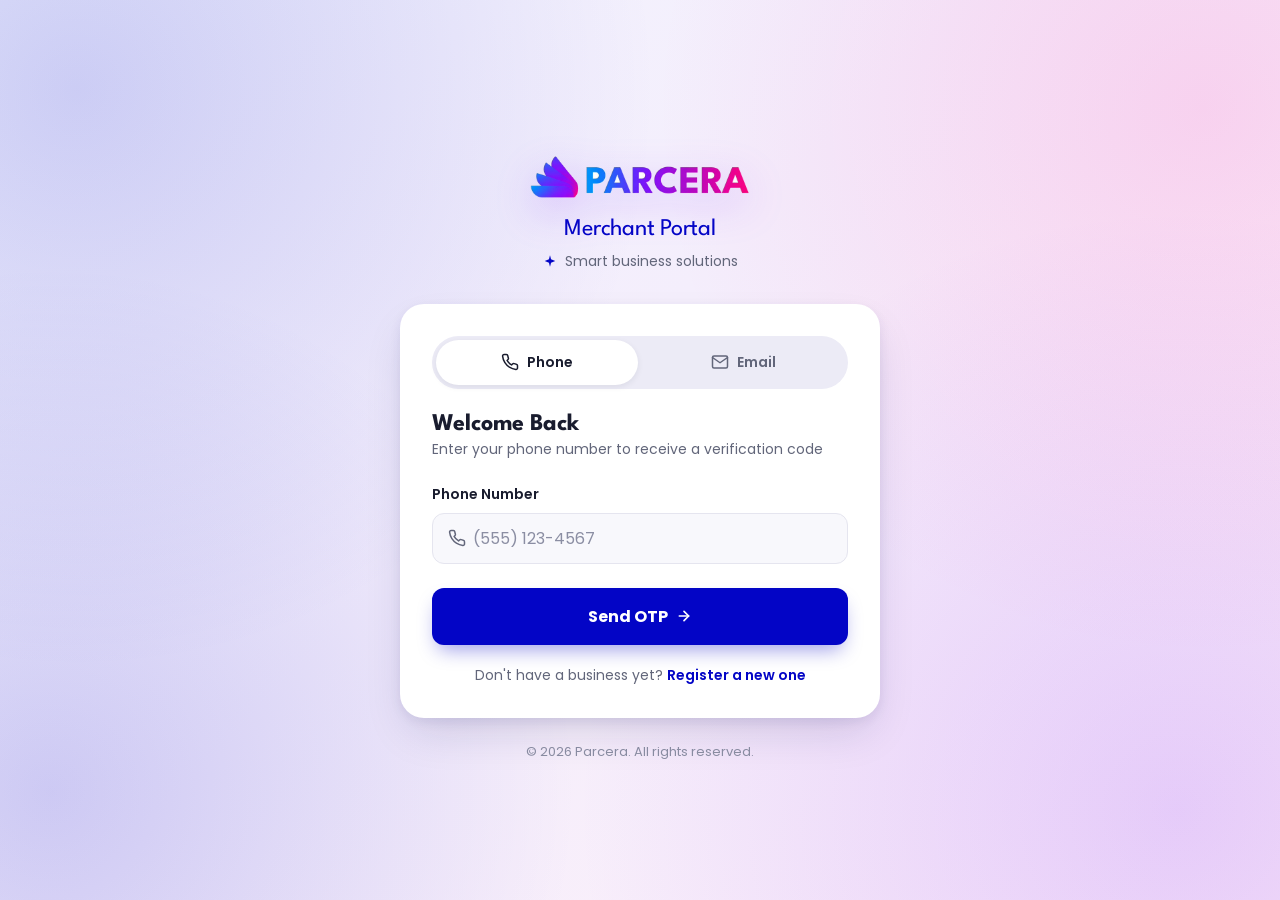
==== merchant-portal.html @ 43a1bacc "feat: Merchant self onboarding ui" ====
<!DOCTYPE html>
<html lang="en">
<head>
  <meta charset="UTF-8" />
  <meta name="viewport" content="width=device-width, initial-scale=1.0" />
  <title>Merchant Portal · Sign In</title>

  <link rel="stylesheet" href="css/variables.css" />
  <link rel="stylesheet" href="css/base.css" />
  <link rel="stylesheet" href="css/layout.css" />
  <link rel="stylesheet" href="css/components/card.css" />
  <link rel="stylesheet" href="css/components/tabs.css" />
  <link rel="stylesheet" href="css/components/inputs.css" />
  <link rel="stylesheet" href="css/components/buttons.css" />
  <link rel="stylesheet" href="css/components/otp.css" />
  <link rel="stylesheet" href="css/pages/merchant-portal.css" />
  <noscript><style>body{opacity:1 !important;}</style></noscript>
</head>
<body>

  <main class="page">

    <!-- Brand header: solid-purple wordmark distinguishes this from the Operator Console -->
    <header class="brand brand--merchant-portal">
      <img class="brand__logo" src="assets/logo-lockup.png" alt="Parcera" />
      <h2 class="brand__wordmark" style="font-size: var(--font-size-xl); margin-bottom: var(--space-2);">Merchant Portal</h2>
      <p class="brand__eyebrow">
        <svg viewBox="0 0 24 24" fill="currentColor"><path d="M12 2 13.8 9 21 12l-7.2 3L12 22l-1.8-7L3 12l7.2-3Z"/></svg>
        Smart business solutions
      </p>
    </header>

    <section class="auth-card" aria-label="Sign in to the Merchant Portal">

      <div class="channel-tabs" role="tablist" aria-label="Sign-in method">
        <button type="button" class="channel-tab is-active" id="tab-phone" role="tab" aria-selected="true" data-channel="phone">
          <svg class="channel-tab__icon" viewBox="0 0 24 24" fill="none" stroke="currentColor" stroke-width="2" stroke-linecap="round" stroke-linejoin="round"><path d="M22 16.92v3a2 2 0 0 1-2.18 2 19.79 19.79 0 0 1-8.63-3.07 19.5 19.5 0 0 1-6-6 19.79 19.79 0 0 1-3.07-8.67A2 2 0 0 1 4.11 2h3a2 2 0 0 1 2 1.72c.127.96.361 1.903.7 2.81a2 2 0 0 1-.45 2.11L8.09 9.91a16 16 0 0 0 6 6l1.27-1.27a2 2 0 0 1 2.11-.45c.907.339 1.85.573 2.81.7A2 2 0 0 1 22 16.92z"/></svg>
          Phone
        </button>
        <button type="button" class="channel-tab" id="tab-email" role="tab" aria-selected="false" data-channel="email">
          <svg class="channel-tab__icon" viewBox="0 0 24 24" fill="none" stroke="currentColor" stroke-width="2" stroke-linecap="round" stroke-linejoin="round"><rect x="2" y="4" width="20" height="16" rx="2"/><path d="m22 6-10 7L2 6"/></svg>
          Email
        </button>
      </div>

      <div id="entry-heading">
        <h2 class="auth-card__heading">Welcome Back</h2>
        <p class="auth-card__subheading">Enter your phone number to receive a verification code</p>
      </div>

      <!-- Phone entry (default channel) -->
      <form class="auth-card__step" id="step-phone" data-step="phone-entry" novalidate>
        <div class="field-group" style="margin-top: var(--space-4);">
          <label class="field-group__label" for="input-phone">Phone Number</label>
          <div class="input-field">
            <svg class="input-field__icon" viewBox="0 0 24 24" fill="none" stroke="currentColor" stroke-width="2" stroke-linecap="round" stroke-linejoin="round"><path d="M22 16.92v3a2 2 0 0 1-2.18 2 19.79 19.79 0 0 1-8.63-3.07 19.5 19.5 0 0 1-6-6 19.79 19.79 0 0 1-3.07-8.67A2 2 0 0 1 4.11 2h3a2 2 0 0 1 2 1.72c.127.96.361 1.903.7 2.81a2 2 0 0 1-.45 2.11L8.09 9.91a16 16 0 0 0 6 6l1.27-1.27a2 2 0 0 1 2.11-.45c.907.339 1.85.573 2.81.7A2 2 0 0 1 22 16.92z"/></svg>
            <input class="input-field__control" type="tel" id="input-phone" name="phone" placeholder="(555) 123-4567" autocomplete="tel" required />
          </div>
          <p class="field-group__error" role="alert"></p>
        </div>
        <button type="submit" class="btn btn--primary">
          <span class="btn__label">Send OTP</span>
          <svg class="btn__icon" viewBox="0 0 24 24" fill="none" stroke="currentColor" stroke-width="2.5" stroke-linecap="round" stroke-linejoin="round"><path d="M5 12h14"/><path d="m12 5 7 7-7 7"/></svg>
        </button>
      </form>

      <!-- Email entry -->
      <form class="auth-card__step is-hidden" id="step-email" data-step="email-entry" novalidate>
        <div class="field-group" style="margin-top: var(--space-4);">
          <label class="field-group__label" for="input-email">Email Address</label>
          <div class="input-field">
            <svg class="input-field__icon" viewBox="0 0 24 24" fill="none" stroke="currentColor" stroke-width="2" stroke-linecap="round" stroke-linejoin="round"><rect x="2" y="4" width="20" height="16" rx="2"/><path d="m22 6-10 7L2 6"/></svg>
            <input class="input-field__control" type="email" id="input-email" name="email" placeholder="you@example.com" autocomplete="email" required />
          </div>
          <p class="field-group__error" role="alert"></p>
        </div>
        <button type="submit" class="btn btn--primary">
          <span class="btn__label">Send OTP</span>
          <svg class="btn__icon" viewBox="0 0 24 24" fill="none" stroke="currentColor" stroke-width="2.5" stroke-linecap="round" stroke-linejoin="round"><path d="M5 12h14"/><path d="m12 5 7 7-7 7"/></svg>
        </button>
      </form>

      <!-- Verification code step (mirrors the Operator Console's verify panel) -->
      <form class="auth-card__step is-hidden" id="step-verify" data-step="verify" novalidate>
        <div class="verify-intro">
          <div class="verify-intro__icon-badge">
            <svg viewBox="0 0 24 24" fill="none" stroke="currentColor" stroke-width="2" stroke-linecap="round" stroke-linejoin="round"><rect x="3" y="11" width="18" height="11" rx="2"/><path d="M7 11V7a5 5 0 0 1 10 0v4"/></svg>
          </div>
          <p class="verify-intro__copy">We sent a verification code to</p>
          <p class="verify-intro__destination" id="verify-destination">you@example.com</p>
          <button type="button" class="btn--tab-link" id="change-destination">Change email</button>
        </div>

        <div class="field-group">
          <label class="field-group__label" id="otp-label">Verification Code</label>
          <div class="otp-input" role="group" aria-labelledby="otp-label">
            <input class="otp-input__box" type="text" inputmode="numeric" maxlength="1" data-otp-index="0" aria-label="Digit 1" />
            <input class="otp-input__box" type="text" inputmode="numeric" maxlength="1" data-otp-index="1" aria-label="Digit 2" />
            <input class="otp-input__box" type="text" inputmode="numeric" maxlength="1" data-otp-index="2" aria-label="Digit 3" />
            <span class="otp-input__divider">—</span>
            <input class="otp-input__box" type="text" inputmode="numeric" maxlength="1" data-otp-index="3" aria-label="Digit 4" />
            <input class="otp-input__box" type="text" inputmode="numeric" maxlength="1" data-otp-index="4" aria-label="Digit 5" />
            <input class="otp-input__box" type="text" inputmode="numeric" maxlength="1" data-otp-index="5" aria-label="Digit 6" />
          </div>
        </div>

        <button type="submit" class="btn btn--primary btn--verify">
          Verify
          <svg class="btn__icon" viewBox="0 0 24 24" fill="none" stroke="currentColor" stroke-width="2.5" stroke-linecap="round" stroke-linejoin="round"><path d="M5 12h14"/><path d="m12 5 7 7-7 7"/></svg>
        </button>
        <button type="button" class="btn btn--secondary" id="resend-code">Resend Code</button>
        <p class="resend-note" id="resend-note" aria-live="polite"></p>
      </form>

      <!-- Shown once the code is verified. The merchant dashboard itself
           hasn't been designed yet, so this closes the sign-in loop
           honestly rather than linking somewhere that doesn't exist. -->
      <div class="verify-success is-hidden" id="verify-success">
        <div class="verify-success__icon">
          <svg viewBox="0 0 24 24" fill="none" stroke="currentColor" stroke-width="2" stroke-linecap="round" stroke-linejoin="round"><path d="M20 6 9 17l-5-5"/></svg>
        </div>
        <p class="verify-success__title">You're signed in</p>
        <p class="verify-success__meta">Your merchant dashboard is being built. Check back soon.</p>
      </div>

      <p class="auth-card__footnote" id="entry-footnote">
        Don't have a business yet? <a href="onboarding.html">Register a new one</a>
      </p>
    </section>

    <footer class="page-footer">
      <p>&copy; 2026 Parcera. All rights reserved.</p>
    </footer>

  </main>

  <script type="module" src="js/pages/merchantPortal.js"></script>
</body>
</html>
---- css/variables.css ----
/* ==========================================================================
   Design Tokens (v2 — official Parcera brand palette)
   Single source of truth for colors, spacing, radii, shadows, typography.
   Change a value here and it propagates through the whole UI.
   ========================================================================== */

:root {
  /* Typography — League Spartan for headings, Poppins for everything else */
  --font-family-base: "Poppins", -apple-system, "Segoe UI", Roboto, "Helvetica Neue", Arial, sans-serif;
  --font-family-heading: "League Spartan", "Poppins", -apple-system, "Segoe UI", Roboto, sans-serif;

  /* ---- Primary: Blue ramp ---- */
  --blue-navy: #010245;
  --blue-navy-hover: #010259;
  --blue-navy-active: #020377;

  --blue-vivid: #0305c6;
  --blue-vivid-hover: #032cc6;
  --blue-vivid-active: #0353c6;

  --blue-azure: #0008ff;
  --blue-azure-hover: #3056e0;
  --blue-azure-active: #527fff;

  --blue-agile: #0595ff;
  --blue-agile-hover: #46b0ff;
  --blue-agile-active: #82caff;

  --blue-ice: #9ecbf7;
  --blue-ice-hover: #ddeaf5;
  --blue-ice-active: #e8f0fe;

  /* ---- Expressive accent: Magenta ramp ---- */
  --magenta-dark: #330721;
  --magenta-dark-hover: #590b83;
  --magenta-dark-active: #800f5a;

  --magenta-mulberry: #a6156c;
  --magenta-mulberry-hover: #c31aa8;
  --magenta-mulberry-active: #c54b8c;

  --magenta-vivid: #ff21a6;
  --magenta-vivid-hover: #ff5cbf;
  --magenta-vivid-active: #ff99d8;

  --magenta-light: #ff85d5;
  --magenta-light-hover: #ff0de2;
  --magenta-light-active: #ffd9e1;

  --magenta-taupe: #ffdfec;
  --magenta-taupe-hover: #fff0fa;
  --magenta-taupe-active: #fffafc;

  /* ---- Expressive accent: Purple ramp ---- */
  --purple-berry: #1a0038;
  --purple-berry-hover: #2e055e;
  --purple-berry-active: #45048f;

  --purple-vivid: #781bfd;
  --purple-vivid-hover: #8a3bfd;
  --purple-vivid-active: #9954fe;

  --purple-indigo: #8a30ff;
  --purple-indigo-hover: #a666ff;
  --purple-indigo-active: #c299ff;

  --purple-bright: #b894ff;
  --purple-bright-hover: #d183ff;
  --purple-bright-active: #e3d1ff;

  --purple-lavender: #efe0ff;
  --purple-lavender-hover: #f5ebff;
  --purple-lavender-active: #fbf7ff;

  /* ---- Semantic brand aliases (what components should reference) ---- */
  --brand-primary: var(--blue-vivid);
  --brand-primary-hover: var(--blue-vivid-hover);
  --brand-primary-active: var(--blue-vivid-active);
  --brand-magenta: var(--blue-vivid);
  --brand-purple: var(--blue-vivid);

  /* Soft corner glows layered behind the page gradient — visible enough to
     read as three distinct color zones, matching the shape palette */
  --glow-blue: rgba(3, 5, 198, 0.16);
  --glow-purple: rgba(120, 27, 253, 0.17);
  --glow-magenta: rgba(255, 33, 166, 0.14);

  /* Gradients — blue -> purple -> magenta, matching the logo mark */
  --gradient-brand: linear-gradient(135deg, var(--blue-vivid) 0%, var(--purple-vivid) 55%, var(--magenta-vivid) 100%);
  --gradient-brand-soft: linear-gradient(135deg, var(--blue-agile) 0%, var(--purple-indigo) 55%, var(--magenta-light) 100%);
  --gradient-text: linear-gradient(90deg, var(--blue-vivid) 0%, var(--purple-vivid) 50%, var(--magenta-vivid) 100%);
  --gradient-page-bg: linear-gradient(135deg, #f2f4fe 0%, #f4eefc 45%, #fdeff8 100%);

  /* Semantic feedback colors.
     "Success/confirmed" states across the wizard (verified badges, checked
     consent, completed steps, launch confirmation) are drawn in brand blue
     rather than green, so every positive/confirmed affordance reads as one
     consistent blue — same design, blue variants instead of green. */
  --color-success: var(--blue-vivid);
  --color-success-bg: #e6e7fb;
  --color-error: #dc2626;
  --color-error-bg: #fef2f2;
  --color-error-border: #fca5a5;

  /* Neutrals */
  --color-white: #ffffff;
  --color-surface: #ffffff;
  --color-border: #e5e5ef;
  --color-border-soft: #ece9f3;
  --color-input-bg: #f8f8fc;
  --color-tab-inactive-bg: #ecebf6;

  --color-text-primary: #191c2e;
  --color-text-secondary: #62667a;
  --color-text-muted: #8b8ea3;
  --color-text-link: var(--brand-primary);

  /* Decorative shape outline color on the background */
  --color-decoration: rgba(80, 70, 200, 0.15);

  /* Onboarding-wizard accent — matches primary brand blue for consistency */
  --wizard-purple: var(--blue-vivid);
  --wizard-purple-soft: var(--blue-vivid-hover);
  --wizard-purple-disabled: var(--blue-ice);
  --wizard-purple-tint: #f2f4fe;

  --stepper-complete-bg: var(--color-success-bg);
  --stepper-complete-icon: var(--color-success);
  --stepper-upcoming-bg: var(--color-tab-inactive-bg);
  --stepper-upcoming-icon: #9a9aab;
  --stepper-connector: #ded9ee;

  /* Spacing scale (rem) */
  --space-1: 0.25rem;
  --space-2: 0.5rem;
  --space-3: 0.75rem;
  --space-4: 1rem;
  --space-5: 1.25rem;
  --space-6: 1.5rem;
  --space-8: 2rem;
  --space-10: 2.5rem;
  --space-12: 3rem;

  /* Radii */
  --radius-sm: 8px;
  --radius-md: 12px;
  --radius-lg: 16px;
  --radius-xl: 24px;
  --radius-full: 999px;

  /* Shadows */
  --shadow-card: 0 20px 45px -10px rgba(20, 20, 90, 0.16), 0 4px 12px rgba(20, 20, 90, 0.07);
  --shadow-badge: 0 4px 10px rgba(20, 20, 90, 0.09);
  --shadow-focus: 0 0 0 3px rgba(3, 5, 198, 0.20);
  --shadow-focus-error: 0 0 0 3px rgba(220, 38, 38, 0.16);

  /* Typography scale */
  --font-size-xs: 0.8125rem;
  --font-size-sm: 0.875rem;
  --font-size-base: 1rem;
  --font-size-lg: 1.125rem;
  --font-size-xl: 1.5rem;
  --font-size-display: 2.75rem;

  /* Layout */
  --card-max-width: 480px;
  --card-max-width-lg: 760px;
  --page-max-width: 1100px;

  /* Motion */
  --transition-fast: 150ms ease;
  --transition-base: 220ms ease;
}
---- css/base.css ----
/* ==========================================================================
   Base / Reset
   Minimal reset plus global element defaults.
   ========================================================================== */

/* Brand typefaces: League Spartan for headings, Poppins for body text */
@import url("https://fonts.googleapis.com/css2?family=League+Spartan:wght@500;600;700;800&family=Poppins:wght@400;500;600;700&display=swap");

* {
  box-sizing: border-box;
}

html,
body {
  margin: 0;
  padding: 0;
}

body {
  font-family: var(--font-family-base);
  color: var(--color-text-primary);
  background:
    radial-gradient(circle at 6% 10%, var(--glow-blue), transparent 40%),
    radial-gradient(circle at 94% 12%, var(--glow-magenta), transparent 38%),
    radial-gradient(circle at 92% 90%, var(--glow-purple), transparent 42%),
    radial-gradient(circle at 4% 88%, var(--glow-blue), transparent 36%),
    var(--gradient-page-bg);
  background-attachment: fixed;
  min-height: 100vh;
  -webkit-font-smoothing: antialiased;
  text-rendering: optimizeLegibility;
}

/* Headings use the League Spartan display face across every page */
h1, h2, h3, h4,
.wizard-header__title,
.wizard-panel__title {
  margin: 0;
  font-family: var(--font-family-heading);
}

p {
  margin: 0;
}

button {
  font-family: inherit;
  cursor: pointer;
}

input,
textarea,
select {
  font-family: inherit;
}

a {
  color: inherit;
  text-decoration: none;
}

img, svg {
  display: block;
  max-width: 100%;
}

/* Visible keyboard focus ring for accessibility across interactive elements */
button:focus-visible,
input:focus-visible,
textarea:focus-visible,
select:focus-visible,
a:focus-visible {
  outline: none;
  box-shadow: var(--shadow-focus);
}

/* Respect users who prefer reduced motion */
@media (prefers-reduced-motion: reduce) {
  * {
    animation-duration: 0.001ms !important;
    animation-iteration-count: 1 !important;
    transition-duration: 0.001ms !important;
  }
}

/* ==========================================================================
   Page transitions
   A soft fade on entry and exit so navigating between screens feels smooth
   instead of abrupt. Driven by js/utils/pageTransition.js.
   ========================================================================== */
body {
  opacity: 0;
  transition: opacity 0.28s ease;
}

body.is-page-ready {
  opacity: 1;
}

body.is-page-leaving {
  opacity: 0;
}

/* Brief pressed feedback on the element that triggered navigation */
.is-pressed {
  transform: scale(0.985);
  transition: transform 0.12s ease;
}

/* If JS is disabled, never leave the page invisible */
@media (prefers-reduced-motion: reduce) {
  body {
    opacity: 1;
    transition: none;
  }
}
---- css/layout.css ----
/* ==========================================================================
   Layout
   Page-level structure: wrapper, brand header, footer.
   ========================================================================== */

.page {
  position: relative;
  z-index: 1;
  min-height: 100vh;
  min-height: 100dvh;
  display: flex;
  flex-direction: column;
  align-items: center;
  justify-content: center;
  /* Center the auth column on every viewport; the top/bottom padding keeps
     breathing room on short screens while justify-content balances tall ones */
  padding: var(--space-12) var(--space-4) var(--space-8);
}

/* Brand block — logo mark, wordmark, tagline copy */
.brand {
  display: flex;
  flex-direction: column;
  align-items: center;
  text-align: center;
  margin-bottom: var(--space-8);
  max-width: 560px;
}

.brand__logo {
  width: 220px;
  height: auto;
  margin-bottom: var(--space-4);
  background: transparent;
  filter: drop-shadow(0 12px 20px rgba(120, 27, 253, 0.22));
}

.brand__wordmark {
  font-size: var(--font-size-display);
  font-weight: 800;
  line-height: 1.1;
  background: var(--gradient-text);
  -webkit-background-clip: text;
  background-clip: text;
  color: transparent;
  margin-bottom: var(--space-3);
  letter-spacing: -0.01em;
}

.brand__tagline {
  font-size: var(--font-size-sm);
  color: var(--color-text-secondary);
  line-height: 1.5;
}

/* Footer legal / access notice text */
.page-footer {
  margin-top: var(--space-6);
  text-align: center;
  color: var(--color-text-muted);
  font-size: var(--font-size-xs);
  line-height: 1.6;
}
---- css/components/card.css ----
/* ==========================================================================
   Component: Auth Card
   The central white card that hosts the sign-in flow.
   ========================================================================== */

.auth-card {
  position: relative;
  width: 100%;
  max-width: var(--card-max-width);
  background: var(--color-surface);
  border-radius: var(--radius-xl);
  box-shadow: var(--shadow-card);
  padding: var(--space-8);
}

/* Each step (email/phone entry, verification) is a vertically stacked panel */
.auth-card__step {
  display: flex;
  flex-direction: column;
}

/* Utility to hide inactive steps/panels without removing them from the DOM */
.is-hidden {
  display: none !important;
}

.field-group {
  margin-top: var(--space-6);
}

.field-group__label {
  display: block;
  font-size: var(--font-size-sm);
  font-weight: 600;
  color: var(--color-text-primary);
  margin-bottom: var(--space-2);
}

.field-group__hint {
  margin-top: var(--space-2);
  font-size: var(--font-size-xs);
  color: var(--color-text-secondary);
}

@media (max-width: 480px) {
  .auth-card {
    padding: var(--space-5);
  }
}
---- css/components/tabs.css ----
/* ==========================================================================
   Component: Channel Tabs
   Segmented control used to switch between Email and Phone sign-in.
   ========================================================================== */

.channel-tabs {
  display: flex;
  gap: var(--space-1);
  background: var(--color-tab-inactive-bg);
  border-radius: var(--radius-full);
  padding: var(--space-1);
}

.channel-tab {
  flex: 1;
  display: flex;
  align-items: center;
  justify-content: center;
  gap: var(--space-2);
  padding: var(--space-3) var(--space-4);
  border: none;
  border-radius: var(--radius-full);
  background: transparent;
  color: var(--color-text-secondary);
  font-size: var(--font-size-sm);
  font-weight: 600;
  transition: background var(--transition-base), color var(--transition-base), box-shadow var(--transition-base);
}

.channel-tab__icon {
  width: 18px;
  height: 18px;
  flex-shrink: 0;
}

/* Active tab lifts above the pill track with a white surface + subtle shadow */
.channel-tab.is-active {
  background: var(--color-white);
  color: var(--color-text-primary);
  box-shadow: 0 2px 6px rgba(31, 34, 48, 0.08);
}

.channel-tab:not(.is-active):hover {
  color: var(--color-text-primary);
}
---- css/components/inputs.css ----
/* ==========================================================================
   Component: Inputs
   Text inputs with a leading icon (mail / phone glyph).
   Supports an error state via the .input-field--error modifier, applied by
   JS when validation fails (see authFlow.js / onboarding.js).
   ========================================================================== */

.input-field {
  position: relative;
  display: flex;
  align-items: center;
}

.input-field__icon {
  position: absolute;
  left: var(--space-4);
  width: 18px;
  height: 18px;
  color: var(--color-text-secondary);
  pointer-events: none;
}

.input-field__control {
  width: 100%;
  padding: var(--space-3) var(--space-4) var(--space-3) var(--space-10);
  font-size: var(--font-size-base);
  color: var(--color-text-primary);
  background: var(--color-input-bg);
  border: 1px solid var(--color-border);
  border-radius: var(--radius-md);
  transition: border-color var(--transition-fast), background var(--transition-fast), box-shadow var(--transition-fast);
}

.input-field__control::placeholder {
  color: var(--color-text-muted);
}

.input-field__control:hover {
  border-color: #c9c5e6;
}

.input-field__control:focus {
  outline: none;
  border-color: var(--brand-primary);
  background: var(--color-white);
  box-shadow: var(--shadow-focus);
}

/* Error state — applied to the wrapping .input-field so both the icon
   and the control pick up the error color via descendant selectors */
.input-field--error .input-field__control {
  border-color: var(--color-error-border);
  background: var(--color-error-bg);
}

.input-field--error .input-field__control:focus {
  border-color: var(--color-error);
  box-shadow: var(--shadow-focus-error);
}

.input-field--error .input-field__icon {
  color: var(--color-error);
}

/* Inline error message, shown under the field when validation fails */
.field-group__error {
  display: none;
  align-items: center;
  gap: var(--space-1);
  margin-top: var(--space-2);
  font-size: var(--font-size-xs);
  font-weight: 600;
  color: var(--color-error);
}

.field-group__error.is-visible {
  display: flex;
}

/* Select fields (used in onboarding wizard) share the same visual language */
.select-field {
  position: relative;
  display: flex;
  align-items: center;
}

.select-field__control {
  width: 100%;
  appearance: none;
  padding: var(--space-3) var(--space-10) var(--space-3) var(--space-4);
  font-size: var(--font-size-base);
  color: var(--color-text-primary);
  background: var(--color-input-bg);
  border: 1px solid var(--color-border);
  border-radius: var(--radius-md);
  transition: border-color var(--transition-fast), background var(--transition-fast), box-shadow var(--transition-fast);
}

.select-field__control:hover {
  border-color: #c9c5e6;
}

.select-field__control:focus {
  outline: none;
  border-color: var(--brand-primary);
  background: var(--color-white);
  box-shadow: var(--shadow-focus);
}

.select-field__chevron {
  position: absolute;
  right: var(--space-4);
  width: 16px;
  height: 16px;
  color: var(--color-text-secondary);
  pointer-events: none;
}
---- css/components/buttons.css ----
/* ==========================================================================
   Component: Buttons
   Primary gradient CTAs and the secondary "Resend Code" button.
   Supports a loading state via .is-loading, toggled by JS while an async
   action (submit, validate, launch) is in flight.
   ========================================================================== */

.btn {
  position: relative;
  width: 100%;
  display: flex;
  align-items: center;
  justify-content: center;
  gap: var(--space-2);
  border: none;
  border-radius: var(--radius-md);
  font-size: var(--font-size-base);
  font-weight: 700;
  padding: var(--space-4);
  transition: transform var(--transition-fast), box-shadow var(--transition-fast), opacity var(--transition-fast);
}

.btn__icon {
  width: 16px;
  height: 16px;
  transition: transform var(--transition-fast);
}

.btn:hover .btn__icon {
  transform: translateX(2px);
}

.btn:active {
  transform: translateY(1px);
}

.btn:disabled {
  opacity: 0.6;
  cursor: not-allowed;
  transform: none;
}

/* Loading state — hide label/icon, show a centered spinner, block clicks */
.btn.is-loading {
  color: transparent !important;
  pointer-events: none;
}

.btn.is-loading .btn__icon {
  visibility: hidden;
}

.btn.is-loading::after {
  content: "";
  position: absolute;
  width: 18px;
  height: 18px;
  border-radius: 50%;
  border: 2.5px solid rgba(255, 255, 255, 0.4);
  border-top-color: var(--color-white);
  animation: btn-spin 700ms linear infinite;
}

.btn--secondary.is-loading::after {
  border: 2.5px solid rgba(3, 5, 198, 0.25);
  border-top-color: var(--brand-primary);
}

@keyframes btn-spin {
  to { transform: rotate(360deg); }
}

/* Primary CTA — blue solid color, used for Continue / Verify */
.btn--primary {
  color: var(--color-white);
  background: var(--blue-vivid);
  box-shadow: 0 10px 20px -6px rgba(3, 5, 198, 0.40);
  margin-top: var(--space-6);
}

.btn--primary:hover:not(:disabled) {
  background: var(--blue-vivid-hover);
  box-shadow: 0 12px 24px -6px rgba(3, 5, 198, 0.50);
}

/* Verification step CTA uses the same blue color */
.btn--verify {
  background: var(--blue-vivid);
}

.btn--verify:hover:not(:disabled) {
  background: var(--blue-vivid-hover);
}

/* Secondary action — outlined, used for Resend Code */
.btn--secondary {
  color: var(--color-text-primary);
  background: var(--color-white);
  border: 1px solid var(--color-border);
  margin-top: var(--space-3);
}

.btn--secondary:hover:not(:disabled) {
  background: var(--color-input-bg);
  border-color: #c9c5e6;
}

.btn--tab-link {
  background: none;
  border: none;
  color: var(--color-text-link);
  font-weight: 600;
  font-size: var(--font-size-sm);
  padding: 0;
  width: auto;
}

.btn--tab-link:hover {
  color: var(--brand-primary-hover);
  text-decoration: underline;
}
---- css/components/otp.css ----
/* ==========================================================================
   Component: Verification Step
   Lock icon badge, "sent to" copy, and the segmented OTP code input.
   ========================================================================== */

.verify-intro {
  display: flex;
  flex-direction: column;
  align-items: center;
  text-align: center;
  margin-top: var(--space-2);
}

.verify-intro__icon-badge {
  width: 52px;
  height: 52px;
  border-radius: 50%;
  background: #fbe4f2;
  display: flex;
  align-items: center;
  justify-content: center;
  margin-bottom: var(--space-4);
}

.verify-intro__icon-badge svg {
  width: 22px;
  height: 22px;
  color: var(--brand-magenta);
}

.verify-intro__copy {
  font-size: var(--font-size-sm);
  color: var(--color-text-secondary);
  margin-bottom: var(--space-1);
}

.verify-intro__destination {
  font-size: var(--font-size-lg);
  font-weight: 700;
  color: var(--color-text-primary);
  margin-bottom: var(--space-2);
}

/* OTP input: two groups of three boxes separated by a dash */
.otp-input {
  display: flex;
  align-items: center;
  justify-content: center;
  gap: var(--space-2);
}

.otp-input__box {
  width: 44px;
  height: 48px;
  text-align: center;
  font-size: var(--font-size-lg);
  font-weight: 600;
  color: var(--color-text-primary);
  background: var(--color-input-bg);
  border: 1px solid var(--color-border);
  border-radius: var(--radius-sm);
  transition: border-color var(--transition-fast), background var(--transition-fast);
}

.otp-input__box:focus {
  outline: none;
  border-color: var(--brand-primary);
  background: var(--color-white);
  box-shadow: var(--shadow-focus);
}

/* Error state — applied to the whole group when the submitted code is
   wrong or incomplete; boxes flash red and shake briefly for feedback */
.otp-input.is-error .otp-input__box {
  border-color: var(--color-error-border);
  background: var(--color-error-bg);
  animation: otp-shake 320ms ease;
}

@keyframes otp-shake {
  25% { transform: translateX(-4px); }
  75% { transform: translateX(4px); }
}

.otp-input__divider {
  color: var(--color-text-muted);
  font-size: var(--font-size-lg);
}

/* Note: pair this element with aria-live="polite" in HTML so screen
   readers announce the countdown and "ready to resend" state changes */
.resend-note {
  margin-top: var(--space-2);
  text-align: center;
  font-size: var(--font-size-xs);
  color: var(--color-text-muted);
}

.resend-note.is-error {
  color: var(--color-error);
  font-weight: 600;
}

@media (max-width: 380px) {
  .otp-input {
    gap: var(--space-1);
  }

  .otp-input__box {
    width: 36px;
    height: 40px;
    font-size: var(--font-size-base);
  }

  .otp-input__divider {
    font-size: var(--font-size-base);
  }
}
---- css/pages/merchant-portal.css ----
/* ==========================================================================
   Page: Merchant Portal
   Sign-in screen for returning merchants. Shares the auth-card, tabs,
   inputs and buttons components; overrides only the brand presentation.
   ========================================================================== */

/* Logo intentionally uses the shared .brand__logo sizing/filter from
   layout.css — kept identical to the Operator Console for brand consistency */

.brand--merchant-portal .brand__wordmark {
  font-size: 2rem;
  font-weight: 400;
  background: none;
  -webkit-background-clip: initial;
  background-clip: initial;
  color: var(--wizard-purple);
}

.brand__eyebrow {
  display: flex;
  align-items: center;
  justify-content: center;
  gap: var(--space-2);
  font-size: var(--font-size-sm);
  color: var(--color-text-secondary);
}

.brand__eyebrow svg {
  width: 14px;
  height: 14px;
  color: var(--brand-purple);
}

.auth-card__heading {
  font-size: var(--font-size-xl);
  font-weight: 700;
  color: var(--color-text-primary);
  margin-top: var(--space-6);
  margin-bottom: var(--space-1);
}

.auth-card__subheading {
  font-size: var(--font-size-sm);
  color: var(--color-text-secondary);
  margin-bottom: var(--space-2);
}

.auth-card__footnote {
  text-align: center;
  font-size: var(--font-size-sm);
  color: var(--color-text-secondary);
  margin-top: var(--space-5);
}

.auth-card__footnote a,
.auth-card__footnote button {
  background: none;
  border: none;
  padding: 0;
  font: inherit;
  color: var(--brand-magenta);
  font-weight: 600;
}

/* Shown after a successful OTP verification, in place of the code form */
.verify-success {
  display: flex;
  flex-direction: column;
  align-items: center;
  text-align: center;
  padding: var(--space-6) 0 var(--space-2);
}

.verify-success__icon {
  width: 48px;
  height: 48px;
  border-radius: 50%;
  background: var(--stepper-complete-bg, #d1fae5);
  color: var(--stepper-complete-icon, #059669);
  display: flex;
  align-items: center;
  justify-content: center;
  margin-bottom: var(--space-4);
}

.verify-success__icon svg {
  width: 22px;
  height: 22px;
}

.verify-success__title {
  font-size: var(--font-size-lg);
  font-weight: 700;
  color: var(--color-text-primary);
  margin-bottom: var(--space-1);
}

.verify-success__meta {
  font-size: var(--font-size-sm);
  color: var(--color-text-secondary);
}
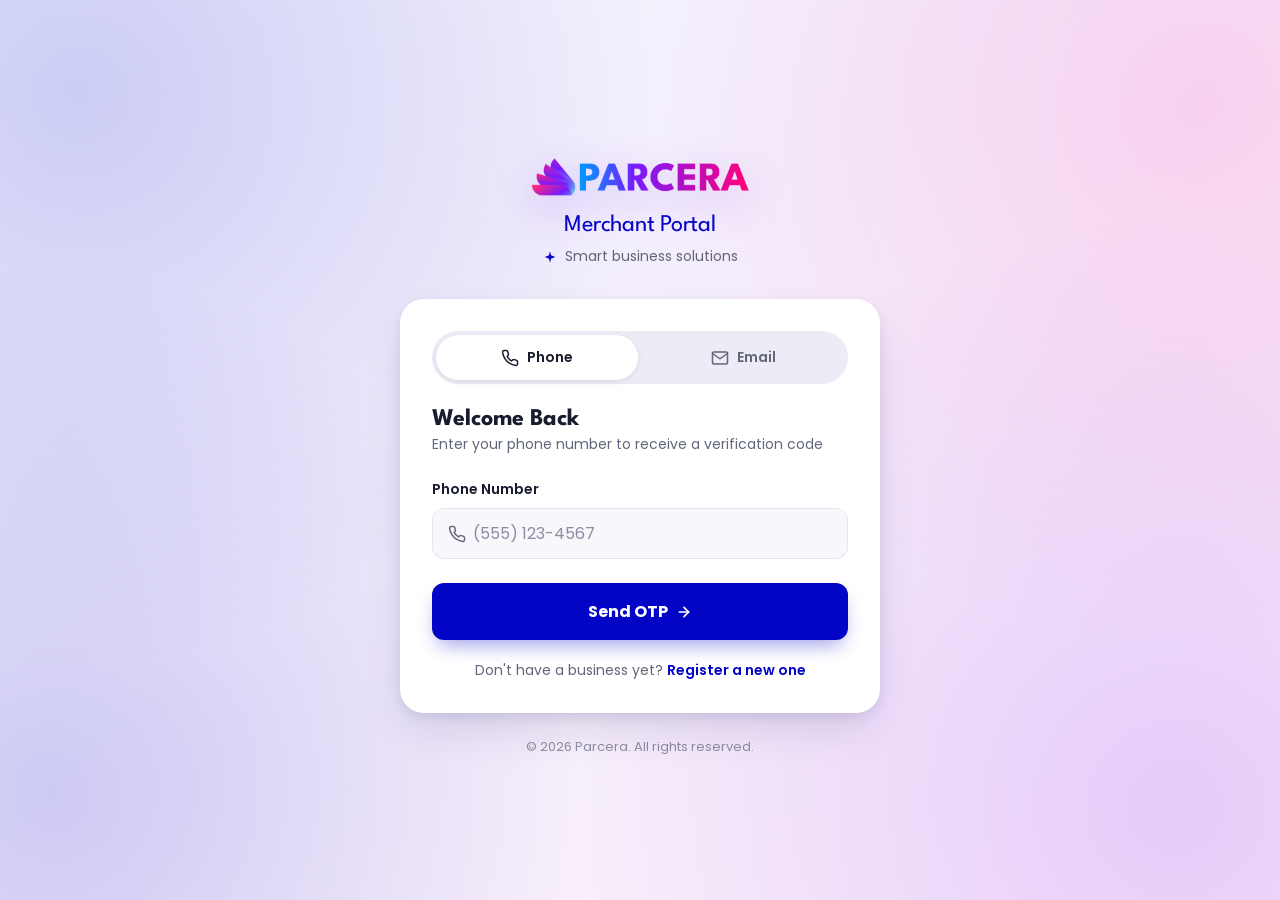
==== commit 5a450578: "Refresh brand assets: new favicon, mark, and horizontal logo Swaps favicon.png -> ParceraMark-Favico" ====
--- a/merchant-portal.html
+++ b/merchant-portal.html
@@ -4,6 +4,7 @@
   <meta charset="UTF-8" />
   <meta name="viewport" content="width=device-width, initial-scale=1.0" />
   <title>Merchant Portal · Sign In</title>
+  <link rel="icon" type="image/png" href="assets/ParceraMark-Favicon (1).png" />
 
   <link rel="stylesheet" href="css/variables.css" />
   <link rel="stylesheet" href="css/base.css" />
@@ -22,7 +23,7 @@
 
     <!-- Brand header: solid-purple wordmark distinguishes this from the Operator Console -->
     <header class="brand brand--merchant-portal">
-      <img class="brand__logo" src="assets/logo-lockup.png" alt="Parcera" />
+      <img class="brand__logo" src="assets/Parcera-Logo-Horiz.png" alt="Parcera" />
       <h2 class="brand__wordmark" style="font-size: var(--font-size-xl); margin-bottom: var(--space-2);">Merchant Portal</h2>
       <p class="brand__eyebrow">
         <svg viewBox="0 0 24 24" fill="currentColor"><path d="M12 2 13.8 9 21 12l-7.2 3L12 22l-1.8-7L3 12l7.2-3Z"/></svg>
@@ -97,7 +98,7 @@
             <input class="otp-input__box" type="text" inputmode="numeric" maxlength="1" data-otp-index="0" aria-label="Digit 1" />
             <input class="otp-input__box" type="text" inputmode="numeric" maxlength="1" data-otp-index="1" aria-label="Digit 2" />
             <input class="otp-input__box" type="text" inputmode="numeric" maxlength="1" data-otp-index="2" aria-label="Digit 3" />
-            <span class="otp-input__divider">—</span>
+            <span class="otp-input__divider">-</span>
             <input class="otp-input__box" type="text" inputmode="numeric" maxlength="1" data-otp-index="3" aria-label="Digit 4" />
             <input class="otp-input__box" type="text" inputmode="numeric" maxlength="1" data-otp-index="4" aria-label="Digit 5" />
             <input class="otp-input__box" type="text" inputmode="numeric" maxlength="1" data-otp-index="5" aria-label="Digit 6" />
@@ -121,6 +122,9 @@
         </div>
         <p class="verify-success__title">You're signed in</p>
         <p class="verify-success__meta">Your merchant dashboard is being built. Check back soon.</p>
+        <a href="onboarding.html?flow=add-location" class="btn btn--secondary" style="margin-top: var(--space-4);">
+          Onboard a new location
+        </a>
       </div>
 
       <p class="auth-card__footnote" id="entry-footnote">
--- a/css/variables.css
+++ b/css/variables.css
@@ -1,11 +1,11 @@
 /* ==========================================================================
-   Design Tokens (v2 — official Parcera brand palette)
+   Design Tokens (v2 - official Parcera brand palette)
    Single source of truth for colors, spacing, radii, shadows, typography.
    Change a value here and it propagates through the whole UI.
    ========================================================================== */
 
 :root {
-  /* Typography — League Spartan for headings, Poppins for everything else */
+  /* Typography - League Spartan for headings, Poppins for everything else */
   --font-family-base: "Poppins", -apple-system, "Segoe UI", Roboto, "Helvetica Neue", Arial, sans-serif;
   --font-family-heading: "League Spartan", "Poppins", -apple-system, "Segoe UI", Roboto, sans-serif;
 
@@ -79,13 +79,13 @@
   --brand-magenta: var(--blue-vivid);
   --brand-purple: var(--blue-vivid);
 
-  /* Soft corner glows layered behind the page gradient — visible enough to
+  /* Soft corner glows layered behind the page gradient - visible enough to
      read as three distinct color zones, matching the shape palette */
   --glow-blue: rgba(3, 5, 198, 0.16);
   --glow-purple: rgba(120, 27, 253, 0.17);
   --glow-magenta: rgba(255, 33, 166, 0.14);
 
-  /* Gradients — blue -> purple -> magenta, matching the logo mark */
+  /* Gradients - blue -> purple -> magenta, matching the logo mark */
   --gradient-brand: linear-gradient(135deg, var(--blue-vivid) 0%, var(--purple-vivid) 55%, var(--magenta-vivid) 100%);
   --gradient-brand-soft: linear-gradient(135deg, var(--blue-agile) 0%, var(--purple-indigo) 55%, var(--magenta-light) 100%);
   --gradient-text: linear-gradient(90deg, var(--blue-vivid) 0%, var(--purple-vivid) 50%, var(--magenta-vivid) 100%);
@@ -95,7 +95,7 @@
      "Success/confirmed" states across the wizard (verified badges, checked
      consent, completed steps, launch confirmation) are drawn in brand blue
      rather than green, so every positive/confirmed affordance reads as one
-     consistent blue — same design, blue variants instead of green. */
+     consistent blue - same design, blue variants instead of green. */
   --color-success: var(--blue-vivid);
   --color-success-bg: #e6e7fb;
   --color-error: #dc2626;
@@ -118,11 +118,13 @@
   /* Decorative shape outline color on the background */
   --color-decoration: rgba(80, 70, 200, 0.15);
 
-  /* Onboarding-wizard accent — matches primary brand blue for consistency */
+  /* Onboarding-wizard accent - matches primary brand blue for consistency */
   --wizard-purple: var(--blue-vivid);
   --wizard-purple-soft: var(--blue-vivid-hover);
   --wizard-purple-disabled: var(--blue-ice);
   --wizard-purple-tint: #f2f4fe;
+  --wizard-purple-tint-active: #dce6fc;
+  --wizard-purple-tint-subtle: #e8e6fc;
 
   --stepper-complete-bg: var(--color-success-bg);
   --stepper-complete-icon: var(--color-success);
--- a/css/layout.css
+++ b/css/layout.css
@@ -17,7 +17,7 @@
   padding: var(--space-12) var(--space-4) var(--space-8);
 }
 
-/* Brand block — logo mark, wordmark, tagline copy */
+/* Brand block - logo mark, wordmark, tagline copy */
 .brand {
   display: flex;
   flex-direction: column;
--- a/css/components/inputs.css
+++ b/css/components/inputs.css
@@ -46,7 +46,7 @@
   box-shadow: var(--shadow-focus);
 }
 
-/* Error state — applied to the wrapping .input-field so both the icon
+/* Error state - applied to the wrapping .input-field so both the icon
    and the control pick up the error color via descendant selectors */
 .input-field--error .input-field__control {
   border-color: var(--color-error-border);
--- a/css/components/buttons.css
+++ b/css/components/buttons.css
@@ -40,7 +40,7 @@
   transform: none;
 }
 
-/* Loading state — hide label/icon, show a centered spinner, block clicks */
+/* Loading state - hide label/icon, show a centered spinner, block clicks */
 .btn.is-loading {
   color: transparent !important;
   pointer-events: none;
@@ -70,7 +70,7 @@
   to { transform: rotate(360deg); }
 }
 
-/* Primary CTA — blue solid color, used for Continue / Verify */
+/* Primary CTA - blue solid color, used for Continue / Verify */
 .btn--primary {
   color: var(--color-white);
   background: var(--blue-vivid);
@@ -92,7 +92,7 @@
   background: var(--blue-vivid-hover);
 }
 
-/* Secondary action — outlined, used for Resend Code */
+/* Secondary action - outlined, used for Resend Code */
 .btn--secondary {
   color: var(--color-text-primary);
   background: var(--color-white);
--- a/css/components/otp.css
+++ b/css/components/otp.css
@@ -69,7 +69,7 @@
   box-shadow: var(--shadow-focus);
 }
 
-/* Error state — applied to the whole group when the submitted code is
+/* Error state - applied to the whole group when the submitted code is
    wrong or incomplete; boxes flash red and shake briefly for feedback */
 .otp-input.is-error .otp-input__box {
   border-color: var(--color-error-border);
--- a/css/pages/merchant-portal.css
+++ b/css/pages/merchant-portal.css
@@ -5,7 +5,7 @@
    ========================================================================== */
 
 /* Logo intentionally uses the shared .brand__logo sizing/filter from
-   layout.css — kept identical to the Operator Console for brand consistency */
+   layout.css - kept identical to the Operator Console for brand consistency */
 
 .brand--merchant-portal .brand__wordmark {
   font-size: 2rem;
